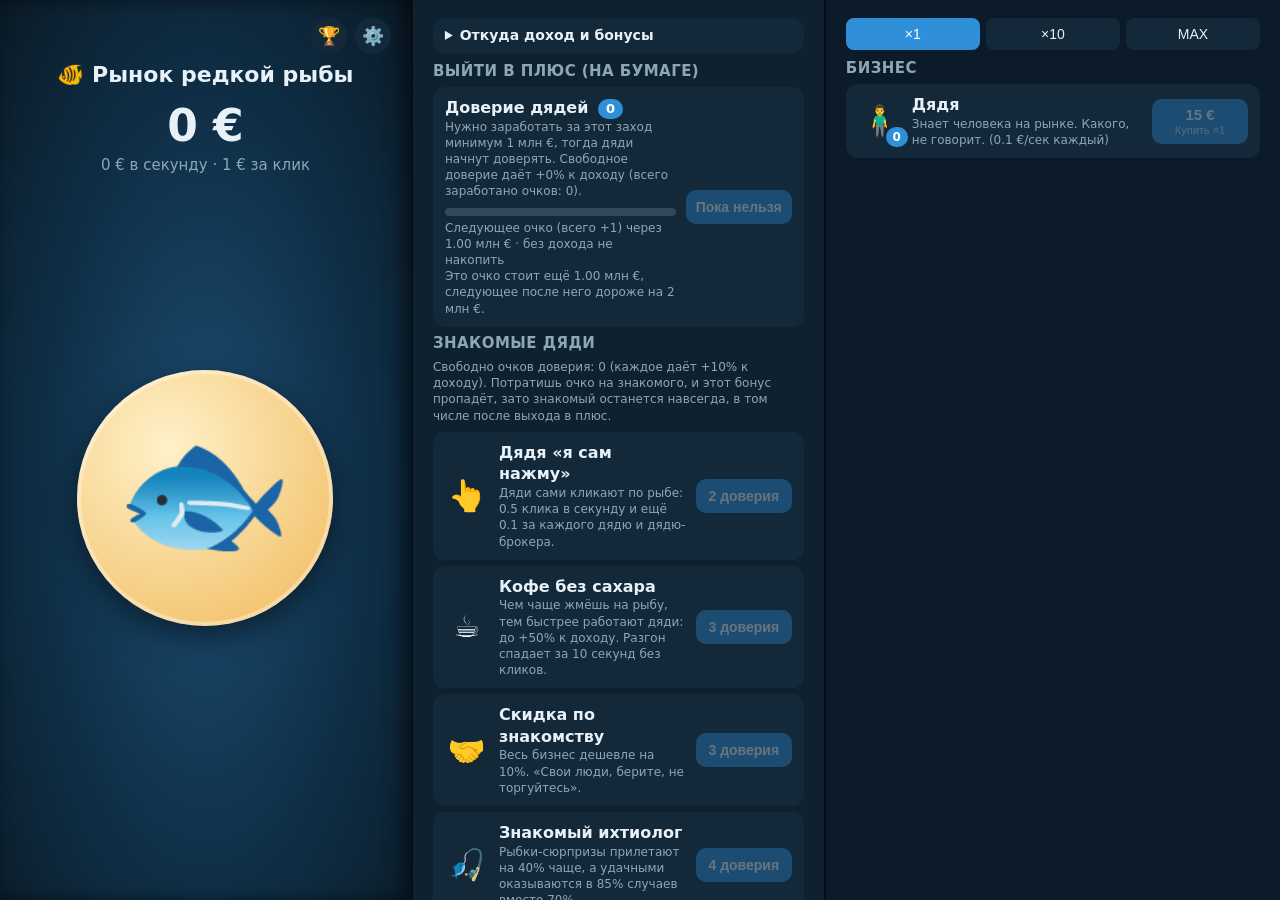
==== index.html @ d1842aab "feat: кнопка MAX вместо ×100 Co-Authored-By: Claude Sonnet 5.5 <noreply@anthropic.com>" ====
<!doctype html>
<html lang="ru">
<head>
<meta charset="utf-8">
<meta name="viewport" content="width=device-width, initial-scale=1, maximum-scale=1, user-scalable=no">
<title>Рынок редкой рыбы: кликер</title>
<link rel="icon" type="image/svg+xml" href="assets/favicon.svg">
<script src="https://telegram.org/js/telegram-web-app.js"></script>
<link rel="stylesheet" href="css/theme.css">
<link rel="stylesheet" href="css/style.css">
<script src="js/settings.js"></script>
</head>
<body>
  <div id="app">
    <section class="col" id="left">
      <header id="head">
        <div id="tools">
          <button id="ach-btn" aria-label="Достижения">🏆</button>
          <button id="settings-btn" aria-label="Настройки">⚙️</button>
        </div>
        <h1 id="title">🐠 Рынок редкой рыбы</h1>
        <div id="money">0 €</div>
        <div id="cps">0 € в секунду</div>
      </header>
      <div id="buffs"></div>
      <div id="stage"><button id="fish" aria-label="Редкая рыба"><span>🐟</span><canvas id="fish-canvas"></canvas></button></div>
      <div id="toast"></div>
    </section>

    <section class="col" id="center">
      <details id="why">
        <summary>Откуда доход и бонусы</summary>
        <div id="why-body"></div>
      </details>

      <div id="prest">
        <h2>Выйти в плюс (на бумаге)</h2>
        <div class="row">
          <div class="info">
            <div class="name">Доверие дядей <span class="chip" id="p-count">0</span>
              <span class="chip claim hidden" id="p-claim"></span></div>
            <div class="desc" id="p-desc"></div>
            <div class="bar"><div class="bar-fill" id="p-bar"></div></div>
            <div class="desc" id="p-bar-text"></div>
            <div class="desc" id="p-cost"></div>
          </div>
          <button class="buy" id="p-btn" disabled>Пока нельзя</button>
        </div>
      </div>

      <div id="perks-wrap">
        <h2>Знакомые дяди</h2>
        <div class="desc" id="perks-info"></div>
        <div id="perks"></div>
      </div>

      <div id="foot">
        <div class="note">
          Пародия на мем про «рынок редкой рыбы» и «множество дядей». Игра, не инвестсовет.
          Все цифры внутри игры выдуманы для игры и не отражают реальных цен или доходности.
        </div>
        <button class="link" id="reset">Сбросить весь прогресс</button>
      </div>
    </section>

    <section class="col" id="right">
      <div class="seg" id="amounts">
        <button data-n="1" class="on">×1</button>
        <button data-n="10">×10</button>
        <button data-n="max">MAX</button>
      </div>

      <div id="shopwrap">
        <h2>Бизнес</h2>
        <div id="shop"></div>
      </div>

      <div id="ups-wrap" class="hidden">
        <h2>Улучшения</h2>
        <div id="ups"></div>
      </div>
    </section>
  </div>

  <dialog id="settings">
    <h2>Настройки</h2>
    <div class="set-label">Тема</div>
    <div class="seg" id="themes">
      <button data-theme="dark">Тёмная</button>
      <button data-theme="light">Светлая</button>
    </div>
    <div class="set-label">Громкость <span id="volume-text"></span></div>
    <input type="range" id="volume" min="0" max="100" step="5">
    <div id="cosmetics"></div>
    <div class="set-note" id="cosm-locked"></div>
    <button class="buy" id="settings-close">Закрыть</button>
  </dialog>

  <dialog id="achievements">
    <h2>Достижения <span class="chip" id="ach-count"></span></h2>
    <div id="ach-list"></div>
    <button class="buy" id="ach-close">Закрыть</button>
  </dialog>

  <!-- Скрипты подключаются по порядку; общее состояние лежит в window.Fish -->
  <script src="js/data.js"></script>
  <script src="js/util.js"></script>
  <script src="js/state.js"></script>
  <script src="js/economy.js"></script>
  <script src="js/ui.js"></script>
  <script src="js/actions.js"></script>
  <script src="js/perks.js"></script>
  <script src="js/events.js"></script>
  <script src="js/achievements.js"></script>
  <script src="js/fish.js"></script>
  <script src="js/cosmetics.js"></script>
  <script src="js/sound.js"></script>
  <script src="js/menu.js"></script>
  <script src="js/main.js"></script>
</body>
</html>
---- css/theme.css ----
/* Единая палитра для телефона и широкого экрана. Все цвета игры задаются только здесь. */
:root {
  color-scheme: dark;

  --bg: #0a1a26;          /* фон страницы */
  --text: #e8f1f7;
  --hint: #8fa6b6;        /* второстепенный текст */
  --card: #13293a;        /* карточки, кнопки-переключатели */
  --btn: #2f8fd8;
  --btn-text: #ffffff;
  --good: #3cc47a;
  --bad: #e05555;

  --panel-center: #0d2131;
  --panel-right: #0b1b29;
  --border: #050e15;
  --track: rgba(143, 166, 182, .25);   /* пустая часть прогресс-бара */

  --sea-light: #1c4d73;   /* фон колонки с рыбой */
  --sea-mid: #0f2f47;
  --fish-light: #fff1c9;  /* круг-кнопка с рыбой: песочно-золотой, чтобы голубая рыба выделялась */
  --fish-dark: #f0b95a;
  --glow: rgba(255, 200, 90, .45);
  --shadow: rgba(0, 0, 0, .5);
  --ring: rgba(255, 255, 255, .35);
  --ring-hover: rgba(255, 255, 255, .6);
  --backdrop: rgba(0, 0, 0, .6);
}

/* Светлая тема. Включается атрибутом data-theme="light" на <html> (настройка в меню). */
:root[data-theme="light"] {
  color-scheme: light;

  --bg: #ffffff;
  --text: #1c1c1e;
  --hint: #7d7d85;
  --card: #f2f2f7;
  --btn: #2481cc;
  --btn-text: #ffffff;
  --good: #2e9e5b;
  --bad: #d64545;

  --panel-center: #f7f8fa;
  --panel-right: #ffffff;
  --border: #dde1e7;
  --track: rgba(125, 125, 133, .25);

  --sea-light: #cfe7f8;
  --sea-mid: #e6f2fb;
  --fish-light: #f8fbfe;
  --fish-dark: #d3e5f3;
  --glow: rgba(36, 129, 204, .3);
  --shadow: rgba(0, 0, 0, .15);
  --ring: rgba(0, 0, 0, .05);
  --ring-hover: rgba(36, 129, 204, .25);
  --backdrop: rgba(0, 0, 0, .35);
}
---- css/style.css ----
/* Раскладка и оформление. Цвета берутся из theme.css. */
:root { --fish: 150px; }
* { box-sizing: border-box; -webkit-tap-highlight-color: transparent; }
body {
  margin: 0; color: var(--text);
  /* фон сцены на телефоне: свечение вокруг рыбы, плавно уходит в цвет страницы без резких краёв */
  background: radial-gradient(ellipse 120% 480px at 50% 270px, var(--sea-light) 0%, var(--sea-mid) 45%, transparent 100%) no-repeat, var(--bg);
  font: 16px/1.35 -apple-system, system-ui, Roboto, sans-serif;
  user-select: none; -webkit-user-select: none;
}

/* ---------- раскладка: телефон (одна колонка) ---------- */
#app { max-width: 560px; margin: 0 auto; padding: 12px 12px 40px; display: flex; flex-direction: column; }
.col { display: contents; }
#head { order: 1; } #buffs { order: 2; } #stage { order: 3; } #toast { order: 4; }
#why { order: 5; } #amounts { order: 6; } #shopwrap { order: 7; } #ups-wrap { order: 8; }
#prest { order: 9; } #perks-wrap { order: 9; } #foot { order: 10; }
#perks-info { margin-bottom: 8px; color: var(--hint); font-size: 12px; }
.row.perk.owned { box-shadow: inset 0 0 0 2px var(--good); }

header { text-align: center; }
#title { display: none; }
#money { font-size: 30px; font-weight: 700; }
#cps { color: var(--hint); font-size: 14px; }

#buffs { display: flex; flex-wrap: wrap; justify-content: center; gap: 6px; }
#buffs:not(:empty) { margin: 6px 0 0; }
.buff {
  font-size: 12px; font-weight: 600; padding: 3px 9px; border-radius: 999px;
  color: var(--btn-text); background: var(--good);
}
.buff.bad { background: var(--bad); }

#stage {
  position: relative; height: 230px; margin: 6px 0; overflow: hidden;
  display: flex; align-items: center; justify-content: center;
}
#fish {
  flex: none; width: var(--fish); height: var(--fish); border: 0; border-radius: 50%; padding: 0;
  display: grid; place-items: center; font-size: calc(var(--fish) * .56); line-height: 1;
  background: radial-gradient(circle at 35% 30%, var(--fish-light), var(--fish-dark));
  box-shadow: 0 10px 30px var(--shadow), inset 0 0 0 4px var(--ring);
  cursor: pointer; touch-action: manipulation;
  transition: transform .07s, box-shadow .15s;
}
/* пока canvas не нарисован, показываем обычный текст-эмодзи */
#fish canvas { display: none; pointer-events: none; }
#fish.ready canvas { display: block; }
#fish.ready span { display: none; }
#fish:hover { box-shadow: 0 10px 40px var(--glow), inset 0 0 0 4px var(--ring-hover); }
#fish:active { transform: scale(.92); }
.float {
  position: absolute; pointer-events: none; font-weight: 700; color: var(--good);
  animation: up .9s ease-out forwards; white-space: nowrap; z-index: 3;
}
@keyframes up { from { opacity: 1; transform: translateY(0); } to { opacity: 0; transform: translateY(-60px); } }
.evt {
  position: absolute; border: 0; background: transparent; font-size: 44px; cursor: pointer; z-index: 2;
  animation: pulse .6s infinite alternate; touch-action: manipulation;
}
@keyframes pulse { from { transform: scale(1); } to { transform: scale(1.18); } }
#toast {
  min-height: 40px; text-align: center; font-size: 14px; color: var(--hint); margin-bottom: 6px;
}
h2 { font-size: 15px; margin: 14px 0 6px; color: var(--hint); font-weight: 600; text-transform: uppercase; letter-spacing: .03em; }
.seg { display: flex; gap: 6px; margin-bottom: 8px; }
.seg button {
  flex: 1; padding: 8px; border: 0; border-radius: 8px; background: var(--card); color: var(--text); font-size: 14px; cursor: pointer;
}
.seg button.on { background: var(--btn); color: var(--btn-text); }
.row {
  display: flex; align-items: center; gap: 10px; background: var(--card);
  border-radius: 12px; padding: 10px 12px; margin-bottom: 6px;
}
.row .ico { position: relative; flex: none; width: 44px; height: 44px; font-size: 30px; line-height: 44px; text-align: center; }
/* сколько куплено: значок в углу иконки */
.row .ico .cnt {
  position: absolute; right: -6px; bottom: -4px; min-width: 22px; height: 20px; padding: 0 6px;
  border-radius: 999px; background: var(--btn); color: var(--btn-text);
  font-size: 12px; font-weight: 700; line-height: 20px; box-shadow: 0 0 0 2px var(--card);
}
.row .info { flex: 1; min-width: 0; }
.row .name { font-weight: 600; }
.row .desc { color: var(--hint); font-size: 12px; }
.row.ach .ico { font-size: 24px; }
.row.locked { opacity: .6; }
.row .reward { margin-top: 2px; }
.buy {
  border: 0; border-radius: 10px; padding: 9px 10px; min-width: 96px; font-size: 14px; font-weight: 600;
  background: var(--btn); color: var(--btn-text); cursor: pointer; touch-action: manipulation;
}
.buy.two { display: flex; flex-direction: column; align-items: center; gap: 1px; padding: 7px 10px; line-height: 1.15; }
.buy.two .price { font-size: 15px; font-weight: 700; }
.buy.two .act { font-size: 11px; font-weight: 500; opacity: .8; }
.buy[disabled] { opacity: .35; cursor: default; }
.chip {
  display: inline-block; min-width: 24px; padding: 1px 8px; margin-left: 4px; border-radius: 999px;
  background: var(--btn); color: var(--btn-text); font-size: 13px; font-weight: 700; text-align: center;
}
.chip.claim { background: var(--good); font-size: 12px; }
.bar { height: 8px; margin: 8px 0 4px; border-radius: 999px; background: var(--track); overflow: hidden; }
.bar-fill { height: 100%; width: 0; border-radius: 999px; background: var(--good); transition: width .3s; }
#tools { display: flex; justify-content: flex-end; gap: 8px; margin-bottom: 6px; }
#tools button {
  width: 36px; height: 36px; padding: 0; border: 0; border-radius: 50%;
  background: var(--card); font-size: 18px; line-height: 1; cursor: pointer;
}
dialog {
  width: min(92vw, 380px); max-height: 86vh; padding: 18px; border: 0; border-radius: 14px;
  overflow-x: hidden; overflow-y: auto;
  background: var(--panel-right); color: var(--text); box-shadow: 0 10px 40px var(--shadow);
}
dialog::backdrop { background: var(--backdrop); }
dialog h2 { margin: 0 0 8px; }
dialog .buy { width: 100%; margin-top: 16px; }
.set-label { margin: 12px 0 6px; font-size: 14px; color: var(--hint); }
.set-note { margin-top: 12px; font-size: 12px; color: var(--hint); }
.opts { display: flex; flex-wrap: wrap; gap: 6px; }
.opts button {
  padding: 7px 10px; border: 0; border-radius: 8px; background: var(--card); color: var(--text);
  font-size: 14px; cursor: pointer;
}
.opts button.on { background: var(--btn); color: var(--btn-text); }
input[type="range"] { display: block; width: 100%; margin: 0; accent-color: var(--btn); }
.note { color: var(--hint); font-size: 12px; margin-top: 18px; }
.link { background: none; border: 0; color: var(--hint); text-decoration: underline; font-size: 12px; padding: 6px 0; cursor: pointer; }
.hidden { display: none; }
details#why { background: var(--card); border-radius: 12px; padding: 8px 12px; margin-bottom: 8px; }
details#why summary { cursor: pointer; font-size: 14px; font-weight: 600; }
#why-body { white-space: pre-line; font-size: 13px; color: var(--hint); margin-top: 8px; line-height: 1.5; }

/* ---------- раскладка: широкий экран (три колонки, как в Cookie Clicker) ---------- */
@media (min-width: 900px) {
  :root { --fish: clamp(190px, 20vw, 300px); }
  html, body { height: 100%; overflow: hidden; }
  #app {
    max-width: none; margin: 0; padding: 0; height: 100vh;
    display: grid; grid-template-columns: minmax(300px, 1fr) minmax(280px, 1fr) minmax(360px, 1.1fr);
  }
  .col { display: flex; flex-direction: column; min-height: 0; overflow-y: auto; padding: 18px 20px 30px; }
  #left {
    background: radial-gradient(ellipse at 50% 55%, var(--sea-light) 0%, var(--sea-mid) 55%, var(--bg) 100%);
    border-right: 2px solid var(--border); box-shadow: inset -8px 0 18px var(--shadow);
  }
  #center { border-right: 2px solid var(--border); background: var(--panel-center); }
  #right { background: var(--panel-right); }
  #title { display: block; margin: 0 0 6px; font-size: 22px; font-weight: 700; }
  #money { font-size: 44px; }
  #cps { font-size: 15px; }
  body { background: var(--bg); }
  #stage { flex: 1; min-height: 320px; height: auto; margin: 10px 0; }
  #toast { min-height: 44px; }
  #head, #buffs, #stage, #toast, #why, #amounts, #shopwrap, #ups-wrap, #prest, #perks-wrap, #foot { order: 0; }
  #ups-wrap { order: 1; } #amounts { order: 2; } #shopwrap { order: 3; }
  #center h2:first-child, #right h2:first-child { margin-top: 0; }
}
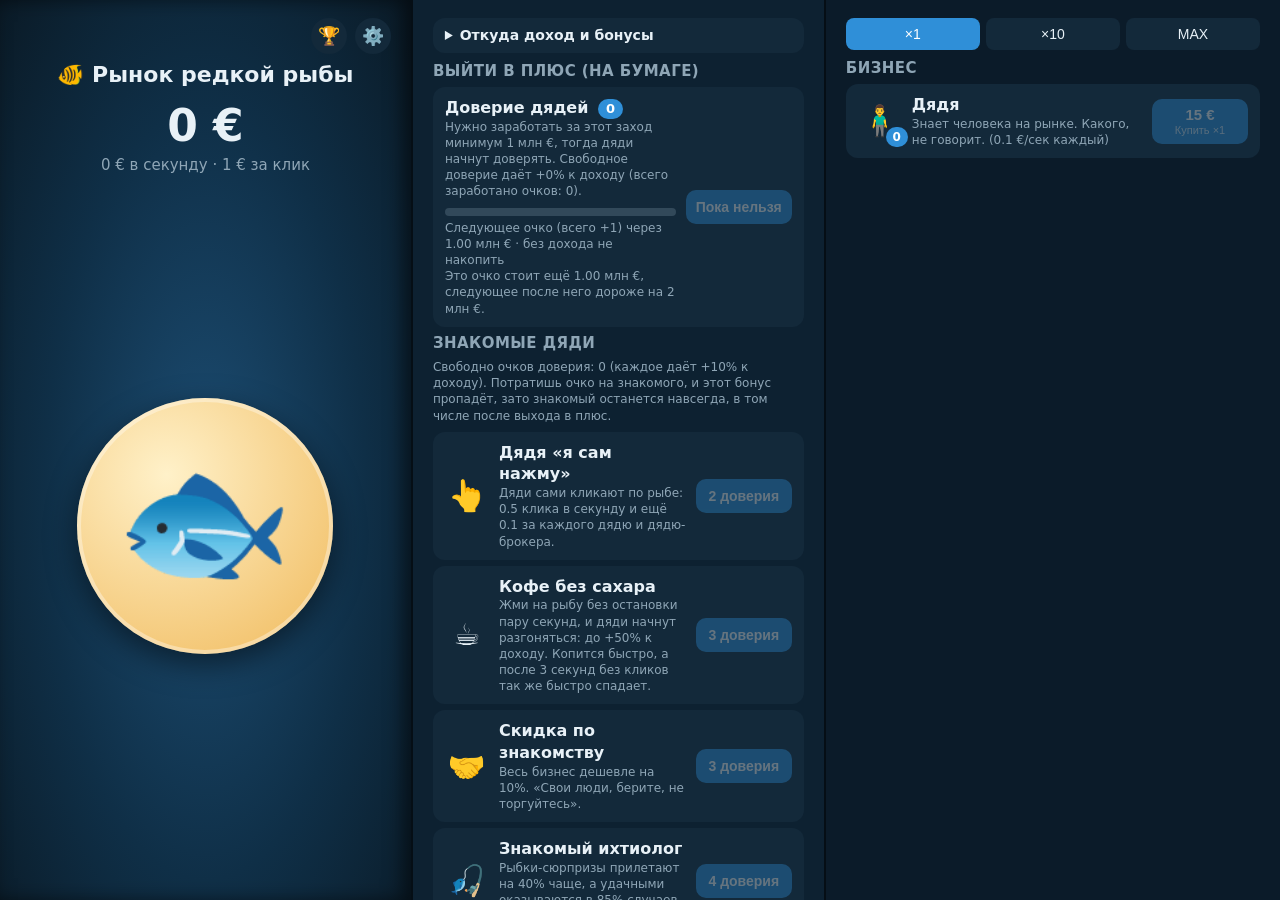
==== commit def00887: "feat: индикатор разгона на постоянном месте, новая логика разгона Co-Authored-By: Claude Sonnet 5.5 " ====
--- a/index.html
+++ b/index.html
@@ -21,6 +21,10 @@
         <h1 id="title">🐠 Рынок редкой рыбы</h1>
         <div id="money">0 €</div>
         <div id="cps">0 € в секунду</div>
+        <div id="combo" class="hidden">
+          <div class="combo-text"><span>Разгон дядей</span> <b id="combo-val">0 / 50</b></div>
+          <div class="bar"><div class="bar-fill" id="combo-bar"></div></div>
+        </div>
       </header>
       <div id="buffs"></div>
       <div id="stage"><button id="fish" aria-label="Редкая рыба"><span>🐟</span><canvas id="fish-canvas"></canvas></button></div>
@@ -89,6 +93,13 @@
       <button data-theme="dark">Тёмная</button>
       <button data-theme="light">Светлая</button>
     </div>
+    <div class="set-label">Запись больших чисел</div>
+    <div class="seg" id="numfmts">
+      <button data-fmt="words">6 тыс</button>
+      <button data-fmt="sci">6e3</button>
+    </div>
+    <div class="set-label">Валюта</div>
+    <div class="opts" id="currencies"></div>
     <div class="set-label">Громкость <span id="volume-text"></span></div>
     <input type="range" id="volume" min="0" max="100" step="5">
     <div id="cosmetics"></div>
--- a/css/style.css
+++ b/css/style.css
@@ -23,10 +23,22 @@
 #money { font-size: 30px; font-weight: 700; }
 #cps { color: var(--hint); font-size: 14px; }
 
-#buffs { display: flex; flex-wrap: wrap; justify-content: center; gap: 6px; }
-#buffs:not(:empty) { margin: 6px 0 0; }
+/* Разгон: место зарезервировано, пока знакомый куплен, поэтому ничего не прыгает */
+#combo { margin: 8px auto 0; max-width: 320px; }
+.combo-text { display: flex; justify-content: space-between; gap: 8px; font-size: 13px; color: var(--hint); }
+.combo-text b { color: var(--text); }
+#combo .bar { margin: 4px 0 0; }
+#combo .bar-fill { background: var(--btn); transition: width .15s; }
+#combo.blink { animation: blink .7s infinite alternate; }
+@keyframes blink { from { opacity: 1; } to { opacity: .45; } }
+
+/* Плашки эффектов: фиксированная высота на две строки, кнопка с рыбой не двигается */
+#buffs {
+  display: flex; flex-wrap: wrap; align-content: flex-start; justify-content: center; gap: 4px 6px;
+  height: 50px; margin: 6px 0 0; overflow: hidden;
+}
 .buff {
-  font-size: 12px; font-weight: 600; padding: 3px 9px; border-radius: 999px;
+  font-size: 11px; font-weight: 600; line-height: 1; padding: 6px 9px; border-radius: 999px;
   color: var(--btn-text); background: var(--good);
 }
 .buff.bad { background: var(--bad); }
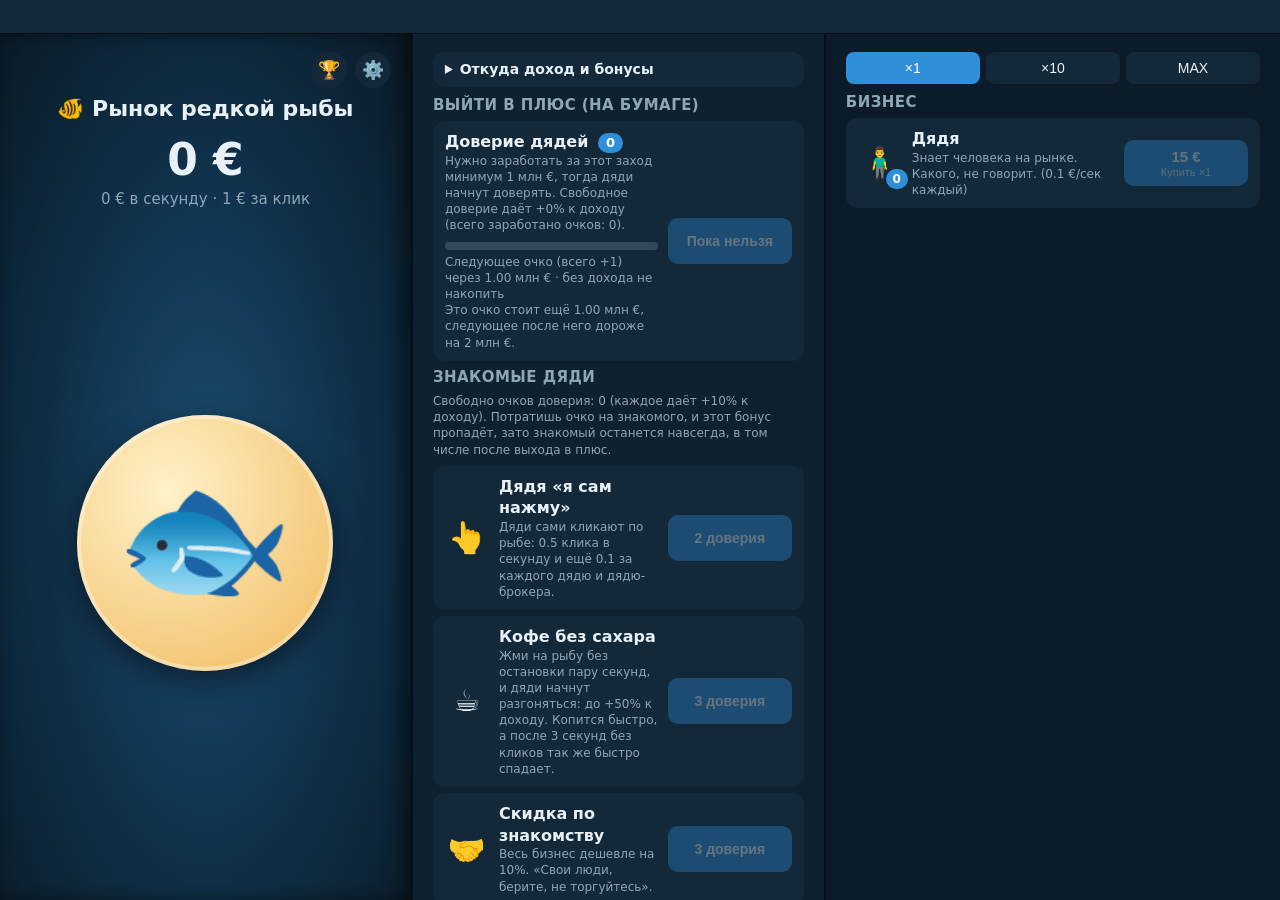
==== commit 41af5c07: "feat: бегущая строка новостей Co-Authored-By: Claude Sonnet 5.5 <noreply@anthropic.com>" ====
--- a/index.html
+++ b/index.html
@@ -11,6 +11,8 @@
 <script src="js/settings.js"></script>
 </head>
 <body>
+  <div id="news" class="hidden" aria-label="Новости"><div id="news-track"><span id="news-text"></span></div></div>
+
   <div id="app">
     <section class="col" id="left">
       <header id="head">
@@ -93,6 +95,12 @@
       <button data-theme="dark">Тёмная</button>
       <button data-theme="light">Светлая</button>
     </div>
+    <div class="set-label">Информативный режим</div>
+    <div class="seg" id="infomode">
+      <button data-info="0">Выкл</button>
+      <button data-info="1">Вкл</button>
+    </div>
+    <div class="set-note">Под кнопками покупки пишет, как изменится доход: числом и в процентах.</div>
     <div class="set-label">Запись больших чисел</div>
     <div class="seg" id="numfmts">
       <button data-fmt="words">6 тыс</button>
@@ -114,6 +122,7 @@
   </dialog>
 
   <!-- Скрипты подключаются по порядку; общее состояние лежит в window.Fish -->
+  <script src="data/news.js"></script>
   <script src="js/data.js"></script>
   <script src="js/util.js"></script>
   <script src="js/state.js"></script>
@@ -125,6 +134,7 @@
   <script src="js/achievements.js"></script>
   <script src="js/fish.js"></script>
   <script src="js/cosmetics.js"></script>
+  <script src="js/news.js"></script>
   <script src="js/sound.js"></script>
   <script src="js/menu.js"></script>
   <script src="js/main.js"></script>
--- a/css/style.css
+++ b/css/style.css
@@ -7,6 +7,20 @@
   background: radial-gradient(ellipse 120% 480px at 50% 270px, var(--sea-light) 0%, var(--sea-mid) 45%, transparent 100%) no-repeat, var(--bg);
   font: 16px/1.35 -apple-system, system-ui, Roboto, sans-serif;
   user-select: none; -webkit-user-select: none;
+}
+
+/* ---------- новостная строка сверху ---------- */
+#news {
+  position: sticky; top: 0; z-index: 6; height: 34px; overflow: hidden;
+  background: var(--card); border-bottom: 1px solid var(--border);
+  font-size: 14px; color: var(--text);
+}
+#news-track { position: absolute; top: 0; left: 0; height: 100%; display: flex; align-items: center; white-space: nowrap; }
+#news-track.run { animation: news-scroll linear forwards; }
+#news-text::before { content: "📰 "; }
+@keyframes news-scroll { from { transform: translateX(var(--from)); } to { transform: translateX(var(--to)); } }
+@media (prefers-reduced-motion: reduce) {
+  #news-track.run { animation-duration: 40s !important; }
 }
 
 /* ---------- раскладка: телефон (одна колонка) ---------- */
@@ -101,9 +115,22 @@
   border: 0; border-radius: 10px; padding: 9px 10px; min-width: 96px; font-size: 14px; font-weight: 600;
   background: var(--btn); color: var(--btn-text); cursor: pointer; touch-action: manipulation;
 }
+/* кнопка покупки с подписью под ней (информативный режим) */
+.buywrap { flex: none; display: flex; flex-direction: column; align-items: stretch; gap: 4px; }
+.delta { max-width: 150px; text-align: right; font-size: 11px; line-height: 1.25; color: var(--good); white-space: pre-line; }
+.delta.neg { color: var(--bad); }
+.delta:empty { display: none; }
 .buy.two { display: flex; flex-direction: column; align-items: center; gap: 1px; padding: 7px 10px; line-height: 1.15; }
 .buy.two .price { font-size: 15px; font-weight: 700; }
 .buy.two .act { font-size: 11px; font-weight: 500; opacity: .8; }
+/* Все кнопки в строках одного размера, что бы на них ни было написано: ширина и высота не зависят от цены и контекста */
+.row .buy {
+  display: flex; flex-direction: column; align-items: center; justify-content: center; gap: 1px;
+  flex: none; width: 124px; min-width: 0; height: 46px; padding: 4px 8px;
+  line-height: 1.15; text-align: center; white-space: normal; overflow: hidden;
+}
+.row .buy.two .price { max-width: 100%; white-space: nowrap; overflow: hidden; text-overflow: ellipsis; }
+.buywrap { width: 124px; }
 .buy[disabled] { opacity: .35; cursor: default; }
 .chip {
   display: inline-block; min-width: 24px; padding: 1px 8px; margin-left: 4px; border-radius: 999px;
@@ -160,6 +187,7 @@
   #money { font-size: 44px; }
   #cps { font-size: 15px; }
   body { background: var(--bg); }
+  body.has-news #app { height: calc(100vh - 34px); }
   #stage { flex: 1; min-height: 320px; height: auto; margin: 10px 0; }
   #toast { min-height: 44px; }
   #head, #buffs, #stage, #toast, #why, #amounts, #shopwrap, #ups-wrap, #prest, #perks-wrap, #foot { order: 0; }
